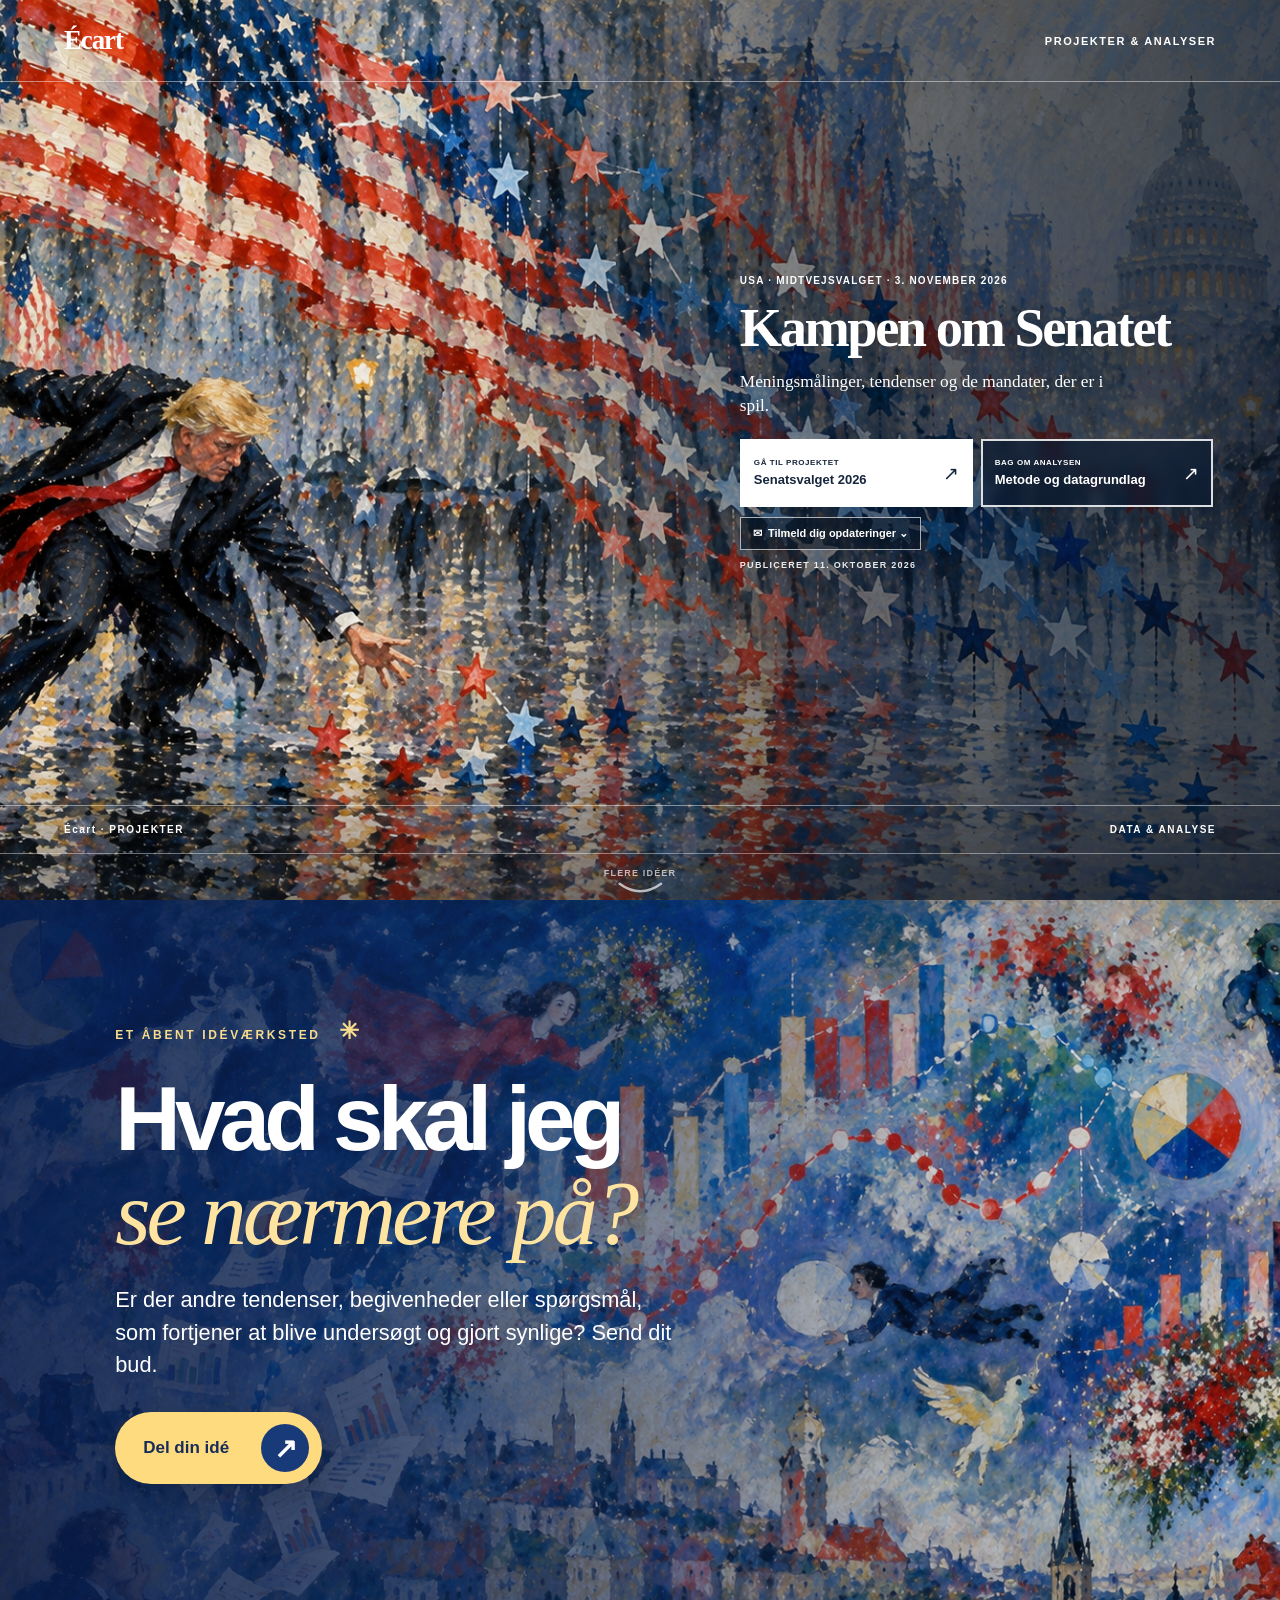
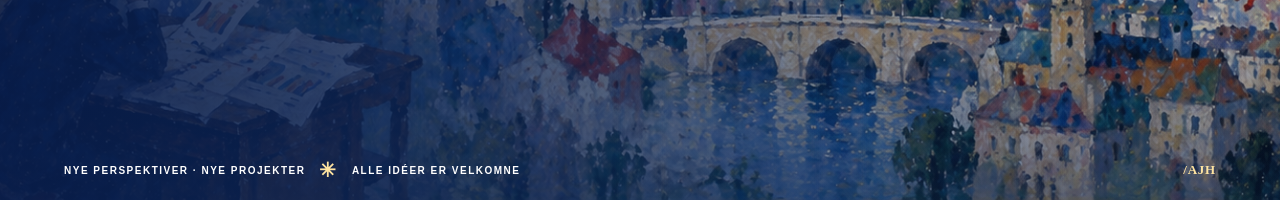
==== index.html @ 28577691 "Restructure repository for GitHub Pages" ====
<!doctype html>
<html lang="da"><head><meta charset="utf-8"><meta name="viewport" content="width=device-width, initial-scale=1"><meta name="description" content="Projekter, analyser og datavisualiseringer."><title>Kontur · Projekter</title><link rel="stylesheet" href="senatsvalg/css/forside.css"><link rel="stylesheet" href="senatsvalg/css/projektforside.css"><link rel="stylesheet" href="senatsvalg/css/creative-campaign.css"></head>
<body data-brand-title-suffix="Projekter"><main class="cover"><img class="cover-image" src="senatsvalg/assets/stjerner-og-tendenser.png" alt="Maleri inspireret af det amerikanske midtvejsvalg"><div class="shade" aria-hidden="true"></div>
<header class="masthead"><a class="brand rotating-brand" href="index.html" aria-label="Projekter og analyser">Kontur</a><span class="site-tag">PROJEKTER &amp; ANALYSER</span></header>
<section class="cover-content" aria-labelledby="cover-title"><p class="eyebrow">USA · MIDTVEJSVALGET · 3. NOVEMBER 2026</p><h1 id="cover-title">Kampen om Senatet</h1><p class="deck">Meningsmålinger, tendenser og de mandater, der er i spil.</p>
<div class="project-actions"><a class="project-button main-button" href="senatsvalg/senatsvalg.html"><span><small>GÅ TIL PROJEKTET</small><strong>Senatsvalget 2026</strong></span><span aria-hidden="true" class="arrow">↗</span></a><a class="project-button method-button" href="senatsvalg/metode.html"><span><small>BAG OM ANALYSEN</small><strong>Metode og datagrundlag</strong></span><span aria-hidden="true" class="arrow">↗</span></a></div>
<div class="subscribe"><button type="button" id="subscribe-toggle" aria-expanded="false" aria-controls="subscribe-panel">✉ &nbsp;Tilmeld dig opdateringer <span aria-hidden="true">⌄</span></button><div id="subscribe-panel" hidden><form id="subscribe-form"><label for="full-name">Fulde navn</label><input id="full-name" name="name" type="text" autocomplete="name" required placeholder="Dit fulde navn"><label for="email">Mail</label><input id="email" name="email" type="email" autocomplete="email" required placeholder="din@email.dk"><button type="submit" class="subscribe-submit">Åbn mail og tilmeld</button><p class="subscribe-note">Du kan altid afmelde dig på <a href="mailto:askharslof@icloud.com?subject=Afmelding%20fra%20opdateringer">mailen her</a>.</p><p id="subscribe-message" class="subscribe-message" role="status" aria-live="polite"></p></form></div></div>
<p class="publication-date">PUBLICERET 11. OKTOBER 2026</p></section><footer class="cover-footer"><span><span id="footer-brand">Kontur</span> · PROJEKTER</span><span>DATA &amp; ANALYSE</span></footer><a class="scroll-cue" href="#ideer" aria-label="Rul ned til næste projekt"><span>FLERE IDÉER</span><svg class="scroll-cue-arrow" viewBox="0 0 52 18" aria-hidden="true" focusable="false"><path d="M4 4 Q26 20 48 4" fill="none" stroke="currentColor" stroke-width="2.5" stroke-linecap="round"/></svg></a></main>
<section id="ideer" class="idea-section" aria-labelledby="idea-title"><img class="idea-art" src="senatsvalg/assets/droemmen-om-data-over-byen.png" alt="Farverigt drømmende maleri med en by, flyvende figurer, blomster og grafer"><div class="idea-wash" aria-hidden="true"></div><div class="idea-inner"><div class="idea-kicker">ET ÅBENT IDÉVÆRKSTED <span aria-hidden="true">✳</span></div><h2 id="idea-title">Hvad skal jeg <em>se nærmere på?</em></h2><p>Er der andre tendenser, begivenheder eller spørgsmål, som fortjener at blive undersøgt og gjort synlige? Send dit bud.</p><button type="button" id="idea-toggle" class="idea-cta" aria-expanded="false" aria-controls="idea-panel"><span>Del din idé</span><span class="idea-cta-arrow" aria-hidden="true">↗</span></button><div id="idea-panel" class="idea-panel" hidden><form id="idea-form"><label for="idea-name">Dit navn <span>(valgfrit)</span></label><input id="idea-name" name="name" autocomplete="name" placeholder="Hvad hedder du?"><label for="idea-email">Din mail <span>(valgfrit)</span></label><input id="idea-email" name="email" type="email" autocomplete="email" placeholder="din@email.dk"><label for="idea-text">Hvad skal jeg undersøge?</label><textarea id="idea-text" name="idea" rows="4" required placeholder="Fortæl om din idé…"></textarea><button type="submit" class="idea-send">Åbn mail med mit forslag <span aria-hidden="true">↗</span></button><p class="idea-hint">Din mailapp åbnes med forslaget udfyldt. Du sender selv mailen.</p><p id="idea-status" role="status" aria-live="polite"></p></form></div></div><div class="idea-foot">NYE PERSPEKTIVER · NYE PROJEKTER <span>✳</span> ALLE IDÉER ER VELKOMNE <span class="idea-signature">/AJH</span></div></section>
<script>const toggle=document.getElementById('subscribe-toggle');const panel=document.getElementById('subscribe-panel');toggle.addEventListener('click',()=>{const open=panel.hidden;panel.hidden=!open;toggle.setAttribute('aria-expanded',String(open));if(open)document.getElementById('full-name').focus({preventScroll:true})});document.getElementById('subscribe-form').addEventListener('submit',event=>{event.preventDefault();const name=document.getElementById('full-name').value.trim();const email=document.getElementById('email').value.trim();if(!name||!email)return;const subject=encodeURIComponent('Tilmelding: Seneste nyt');const body=encodeURIComponent('Jeg vil gerne tilmeldes opdateringer om Senatsvalget 2026.\n\nFulde navn: '+name+'\nMail: '+email+'\n\nNu mangler du bare at trykke send');document.getElementById('subscribe-message').textContent='Dit mailprogram åbnes. Send mailen for at gennemføre tilmeldingen.';window.location.href='mailto:askharslof@icloud.com?subject='+subject+'&body='+body;});</script>
<script src="senatsvalg/js/idea-campaign.js" defer></script><script src="senatsvalg/js/rotating-brand.js" defer></script></body></html>
---- senatsvalg/css/forside.css ----
*{box-sizing:border-box}html,body{margin:0;min-height:100%;font-family:Georgia,"Times New Roman",serif}body{background:#121d2a;color:#fff}.cover{min-height:100svh;position:relative;display:flex;flex-direction:column;isolation:isolate;overflow:hidden}.cover-image{position:absolute;inset:0;width:100%;height:100%;object-fit:cover;object-position:center;z-index:-3}.shade{position:absolute;inset:0;background:linear-gradient(90deg,rgba(4,13,25,.82) 0%,rgba(4,13,25,.54) 32%,rgba(4,13,25,.12) 68%,rgba(4,13,25,.03) 100%),linear-gradient(0deg,rgba(4,13,25,.64),transparent 23%);z-index:-2}.masthead{display:flex;align-items:center;justify-content:space-between;padding:25px clamp(22px,5vw,80px);border-bottom:1px solid rgba(255,255,255,.45);gap:16px}.masthead a{color:#fff;text-decoration:none}.brand{font-family:Georgia,serif;font-size:clamp(18px,2.1vw,27px);font-weight:bold;letter-spacing:-.04em}.brand span{font-weight:normal}.nav-method{font-family:Arial,sans-serif;font-size:12px;font-weight:bold;letter-spacing:.03em}.cover-content{width:min(770px,90vw);padding:clamp(80px,13vh,180px) 0 80px;margin-left:clamp(22px,8vw,145px);flex:1;display:flex;flex-direction:column;align-items:flex-start;justify-content:center}.eyebrow{font:700 12px Arial,sans-serif;letter-spacing:.18em;margin:0 0 25px}.cover h1{font-size:clamp(66px,10vw,148px);letter-spacing:-.065em;line-height:.94;margin:0;text-wrap:balance;text-shadow:0 3px 26px rgba(0,0,0,.25)}.deck{font-size:clamp(18px,2vw,26px);line-height:1.4;max-width:540px;margin:32px 0 36px;text-shadow:0 2px 15px rgba(0,0,0,.45)}.actions{display:flex;flex-wrap:wrap;align-items:center;gap:12px}.actions a{font:700 13px Arial,sans-serif;letter-spacing:.01em;text-decoration:none;padding:18px 22px;display:inline-flex;gap:20px;align-items:center;justify-content:space-between;transition:background .2s,color .2s}.primary{background:#fff;color:#161616;border:1px solid #fff}.primary:hover{background:#e9e9e9}.secondary{color:#fff;border:1px solid rgba(255,255,255,.8);background:rgba(0,0,0,.15)}.secondary:hover{background:rgba(255,255,255,.15)}.cover-footer{display:flex;justify-content:space-between;gap:12px;padding:18px clamp(22px,5vw,80px);font:700 10px Arial,sans-serif;letter-spacing:.15em;border-top:1px solid rgba(255,255,255,.45)}@media(max-width:650px){.cover-image{object-position:42% center}.shade{background:linear-gradient(90deg,rgba(4,13,25,.83),rgba(4,13,25,.27)),linear-gradient(0deg,rgba(4,13,25,.5),transparent 25%)}.cover-content{margin-left:22px;padding-top:70px}.cover h1{font-size:clamp(62px,16vw,94px)}.actions{align-items:stretch;flex-direction:column}.nav-method{font-size:11px}.cover-footer span:last-child{display:none}}@media(prefers-reduced-motion:reduce){.actions a{transition:none}}
/* Klarere billede og mere diskret projektoverskrift */
.shade{background:linear-gradient(90deg,rgba(4,13,25,.56) 0%,rgba(4,13,25,.26) 35%,rgba(4,13,25,.03) 73%),linear-gradient(0deg,rgba(4,13,25,.34),transparent 18%)}
.cover-content{width:min(630px,88vw)}
.cover h1{font-size:clamp(39px,6vw,82px);line-height:1.07;letter-spacing:-.045em}
.cover h1 a{color:inherit;text-decoration:none;display:inline-block;border-bottom:2px solid rgba(255,255,255,.65);padding-bottom:7px;transition:border-color .2s,transform .2s}
.cover h1 a:hover,.cover h1 a:focus-visible{border-color:white;transform:translateY(-2px)}
.deck{margin:22px 0 12px;max-width:460px}
.publication-date{font:700 11px Arial,sans-serif;letter-spacing:.14em;margin:14px 0 0;color:rgba(255,255,255,.9)}
@media(max-width:650px){.shade{background:linear-gradient(90deg,rgba(4,13,25,.57),rgba(4,13,25,.12)),linear-gradient(0deg,rgba(4,13,25,.36),transparent 20%)}.cover h1{font-size:clamp(39px,9vw,65px)}}
---- senatsvalg/css/projektforside.css ----
/* Projektforside: tydelige indgange og kompakt tilmeldingsformular */
.site-tag{font:700 11px Arial,sans-serif;letter-spacing:.14em;color:#fff}.cover-content{width:min(760px,calc(100% - 44px));padding-top:75px;padding-bottom:65px}.cover h1{font-size:clamp(42px,6.4vw,86px);max-width:680px}.project-actions{display:grid;grid-template-columns:repeat(2,minmax(0,1fr));gap:12px;width:min(690px,100%);margin:22px 0 18px}.project-button{min-height:108px;padding:21px 20px;display:flex;align-items:center;justify-content:space-between;gap:12px;text-decoration:none;font-family:Arial,sans-serif;box-shadow:0 8px 30px rgba(0,0,0,.15);transition:transform .2s,background .2s,border-color .2s}.project-button:hover,.project-button:focus-visible{transform:translateY(-3px)}.project-button small{display:block;font-size:10px;letter-spacing:.14em;margin-bottom:9px;font-weight:700}.project-button strong{font-size:17px;line-height:1.2;display:block}.project-button .arrow{font-size:26px;flex-shrink:0}.main-button{background:#fff;color:#16263d;border:2px solid #fff}.main-button:hover{background:#e7f1ff}.method-button{background:rgba(12,28,50,.7);color:#fff;border:2px solid rgba(255,255,255,.85);backdrop-filter:blur(5px)}.method-button:hover{background:rgba(255,255,255,.15)}.subscribe{font-family:Arial,sans-serif;width:min(380px,100%)}#subscribe-toggle{color:#fff;background:rgba(9,20,35,.65);border:1px solid rgba(255,255,255,.65);padding:11px 15px;font:700 12px Arial,sans-serif;cursor:pointer}#subscribe-toggle:hover{background:rgba(255,255,255,.18)}#subscribe-panel{padding:17px;margin-top:8px;background:rgba(9,20,35,.94);border:1px solid rgba(255,255,255,.4)}#subscribe-panel[hidden]{display:none}#subscribe-form{display:grid;gap:7px}#subscribe-form label{font-size:12px;font-weight:700}#subscribe-form input{width:100%;border:1px solid #b6c4d3;background:#fff;color:#13243b;border-radius:2px;padding:11px;font:14px Arial,sans-serif;margin-bottom:7px}.subscribe-submit{background:#fff;color:#13243b;border:0;padding:11px;font:700 13px Arial,sans-serif;cursor:pointer}.subscribe-message{font:12px/1.5 Arial,sans-serif;margin:4px 0 0}.subscribe-message:empty{display:none}@media(max-width:620px){.project-actions{grid-template-columns:1fr}.project-button{min-height:84px}.cover-content{padding-top:45px}.cover h1{font-size:clamp(39px,10vw,65px)}}@media(prefers-reduced-motion:reduce){.project-button{transition:none}}
.subscribe-note{font:11px/1.5 Georgia,serif;color:rgba(255,255,255,.82);margin:2px 0 0}.subscribe-note a{color:#fff;text-underline-offset:3px}.subscribe-note a:hover{text-decoration-thickness:2px}

/* Roterende publikationstitel: fast plads uden layout-hop */
.rotating-brand{display:inline-block;min-width:8.5ch;white-space:nowrap;font-variant-ligatures:common-ligatures}

/* 18. oktober: lad billedets figur i venstre side være synlig. */
@media (min-width: 761px) {
  .cover .shade {background:linear-gradient(270deg,rgba(5,16,33,.75) 0%,rgba(5,16,33,.56) 34%,rgba(5,16,33,.05) 63%,transparent 78%),linear-gradient(0deg,rgba(4,13,25,.38),transparent 17%)}
  .cover-content {width:min(490px,37vw);margin-left:auto;margin-right:clamp(30px,5.2vw,92px);padding:30px 0 72px;justify-content:center;align-items:flex-start}
  .cover h1 {font-size:clamp(39px,4.25vw,68px);max-width:100%}
  .cover .eyebrow {font-size:10px;margin-bottom:13px;letter-spacing:.12em}
  .cover .deck {font-size:clamp(15px,1.35vw,19px);margin:13px 0 9px;max-width:390px}
  .project-actions {width:100%;gap:8px;margin:12px 0 10px}
  .project-button {min-height:68px;padding:11px 12px;gap:7px;box-shadow:none}
  .project-button small {font-size:8px;margin-bottom:5px;letter-spacing:.07em}
  .project-button strong {font-size:13px}
  .project-button .arrow {font-size:19px}
  .publication-date {font-size:9px;margin-top:10px}
}
/* Formularen åbner oven over knappen uden at ændre forsidens højde. */
.cover .subscribe {position:relative;width:min(345px,100%);z-index:5}
.cover #subscribe-toggle {padding:9px 12px;font-size:11px;background:rgba(9,20,35,.56)}
.cover #subscribe-panel {position:absolute;bottom:calc(100% + 10px);left:0;width:min(345px,calc(100vw - 44px));margin:0;max-height:min(390px,68svh);overflow-y:auto;box-shadow:0 16px 45px rgba(0,0,0,.38);z-index:10}
@media (max-width:760px) {
  .cover .shade {background:linear-gradient(0deg,rgba(4,13,25,.88) 0%,rgba(4,13,25,.7) 43%,rgba(4,13,25,.02) 83%)}
  .cover-image {object-position:30% center}
  .cover-content {width:calc(100% - 44px);margin:0 22px;padding:0 0 82px;justify-content:flex-end;align-items:flex-start}
  .cover h1 {font-size:clamp(35px,8vw,55px)}
  .cover .eyebrow {font-size:9px;margin:0 0 9px}
  .cover .deck {font-size:15px;margin:11px 0 8px}
  .project-actions {grid-template-columns:repeat(2,minmax(0,1fr));gap:7px;margin:10px 0}
  .project-button {min-height:67px;padding:9px;box-shadow:none}
  .project-button small {font-size:8px;margin-bottom:4px;letter-spacing:.04em}
  .project-button strong {font-size:12px}
  .project-button .arrow {font-size:16px}
  .cover #subscribe-panel {bottom:calc(100% + 8px);max-height:min(340px,55svh)}
  .publication-date {font-size:9px;margin-top:8px}
}
@media (max-width:400px) {
  .project-button strong {font-size:11px}
  .cover h1 {font-size:34px}
}
---- senatsvalg/css/creative-campaign.css ----
/* Anden kampagne: drømmende, organisk og bevidst anderledes end valganalysen. */
html{scroll-behavior:smooth} .cover{min-height:100svh}.scroll-cue{position:absolute;bottom:64px;right:clamp(20px,5vw,75px);display:flex;flex-direction:column;align-items:center;gap:4px;text-decoration:none;color:#fff;font:700 10px Arial,sans-serif;letter-spacing:.16em;z-index:3;opacity:.85;transition:opacity .2s,transform .2s}.scroll-cue:hover{opacity:1;transform:translateY(4px)}.scroll-cue-arrows{font:300 68px/.39 Arial,sans-serif;display:flex;flex-direction:column;align-items:center;height:66px;transform:scaleX(2.1)}.scroll-cue-arrows span{display:block;opacity:.6}.idea-section{min-height:100svh;position:relative;isolation:isolate;overflow:hidden;display:flex;flex-direction:column;justify-content:space-between;background:#173765;color:#fff;font-family:'Trebuchet MS',Arial,sans-serif}.idea-art{position:absolute;inset:0;width:100%;height:100%;object-fit:cover;object-position:center;z-index:-3}.idea-wash{position:absolute;inset:0;z-index:-2;background:linear-gradient(90deg,rgba(8,29,76,.88) 0%,rgba(11,38,89,.75) 31%,rgba(16,46,98,.22) 72%,rgba(10,34,75,.08) 100%),linear-gradient(0deg,rgba(11,35,75,.45),transparent 30%)}.idea-inner{padding:clamp(95px,13vh,160px) clamp(24px,9vw,145px) 85px;max-width:850px}.idea-kicker{font-size:12px;font-weight:800;letter-spacing:.22em;margin-bottom:27px;color:#f7dd8c}.idea-kicker span{font-size:24px;margin-left:12px}.idea-section h2{font-family:'Trebuchet MS',Arial,sans-serif;font-size:clamp(47px,7.1vw,102px);line-height:1.03;letter-spacing:-.065em;font-weight:800;margin:0 0 24px;text-wrap:balance}.idea-section h2 em{font-family:Georgia,serif;font-weight:400;letter-spacing:-.045em;color:#ffe4a1}.idea-inner>p{font-size:clamp(17px,1.7vw,23px);line-height:1.5;max-width:570px;margin:0 0 30px}.idea-cta,.idea-send{cursor:pointer;border:0;border-radius:100px;background:#ffdb80;color:#172d58;font:800 17px 'Trebuchet MS',Arial,sans-serif;display:inline-flex;align-items:center;gap:32px;justify-content:space-between;padding:12px 13px 12px 28px;box-shadow:0 12px 30px rgba(0,0,0,.18);transition:transform .2s,background .2s}.idea-cta:hover,.idea-send:hover{transform:translateY(-3px);background:#fff0c4}.idea-cta-arrow{width:48px;height:48px;display:grid;place-items:center;border-radius:50%;background:#183a79;color:#fff;font-size:28px}.idea-panel{margin-top:20px;max-width:500px;border-radius:30px;background:rgba(247,247,240,.97);color:#1a345a;padding:25px;box-shadow:0 18px 45px rgba(0,0,0,.25)}.idea-panel[hidden]{display:none}.idea-panel form{display:grid;gap:9px}.idea-panel label{font-size:13px;font-weight:800}.idea-panel label span{font-weight:400;opacity:.7}.idea-panel input,.idea-panel textarea{font:15px 'Trebuchet MS',Arial,sans-serif;padding:13px 15px;border:1px solid #bdc7d1;border-radius:16px;background:#fff;color:#1a345a;width:100%;margin-bottom:6px}.idea-panel textarea{resize:vertical}.idea-send{font-size:14px;margin-top:5px;padding:15px 20px}.idea-hint,#idea-status{font-size:12px;line-height:1.5;margin:3px 0 0}.idea-foot{padding:18px clamp(24px,5vw,80px);font-size:10px;font-weight:800;letter-spacing:.15em;display:flex;align-items:center;gap:14px;flex-wrap:wrap}.idea-foot span{font-size:20px;color:#ffe4a1}@media(max-width:700px){.scroll-cue{right:24px;bottom:65px}.scroll-cue-arrows{font-size:55px}.idea-wash{background:linear-gradient(90deg,rgba(9,31,74,.87),rgba(10,39,87,.43)),linear-gradient(0deg,rgba(10,31,74,.4),transparent 40%)}.idea-inner{padding:95px 25px 70px}.idea-section h2{font-size:clamp(43px,12vw,68px)}.idea-inner>p{font-size:17px}.idea-panel{padding:20px}}@media(prefers-reduced-motion:reduce){html{scroll-behavior:auto}.scroll-cue,.idea-cta,.idea-send{transition:none}}

/* Diskret, bred og afrundet scrollpil under forsidens nederste linje. */
.cover{padding-bottom:46px}
.cover-footer{border-bottom:1px solid rgba(255,255,255,.40)}
.scroll-cue{left:50%;right:auto;bottom:3px;transform:translateX(-50%);gap:2px;opacity:.67;font-size:9px;letter-spacing:.13em;white-space:nowrap}
.scroll-cue:hover,.scroll-cue:focus-visible{opacity:.98;transform:translate(-50%,2px)}
.scroll-cue-arrow{display:block;width:49px;height:17px;overflow:visible}
.idea-foot .idea-signature{margin-left:auto;font:700 13px Georgia,serif;letter-spacing:.06em;color:#ffe4a1;white-space:nowrap}
@media(max-width:700px){.scroll-cue{left:50%;right:auto;bottom:3px}.scroll-cue-arrow{width:46px;height:16px}}
@media(prefers-reduced-motion:reduce){.scroll-cue:hover,.scroll-cue:focus-visible{transform:translateX(-50%)}}
/* Bevar den roterende afsender i forsidens bundlinje på mobil. */
@media(max-width:650px){.cover-footer>span:last-child{display:none}.cover-footer #footer-brand{display:inline}}
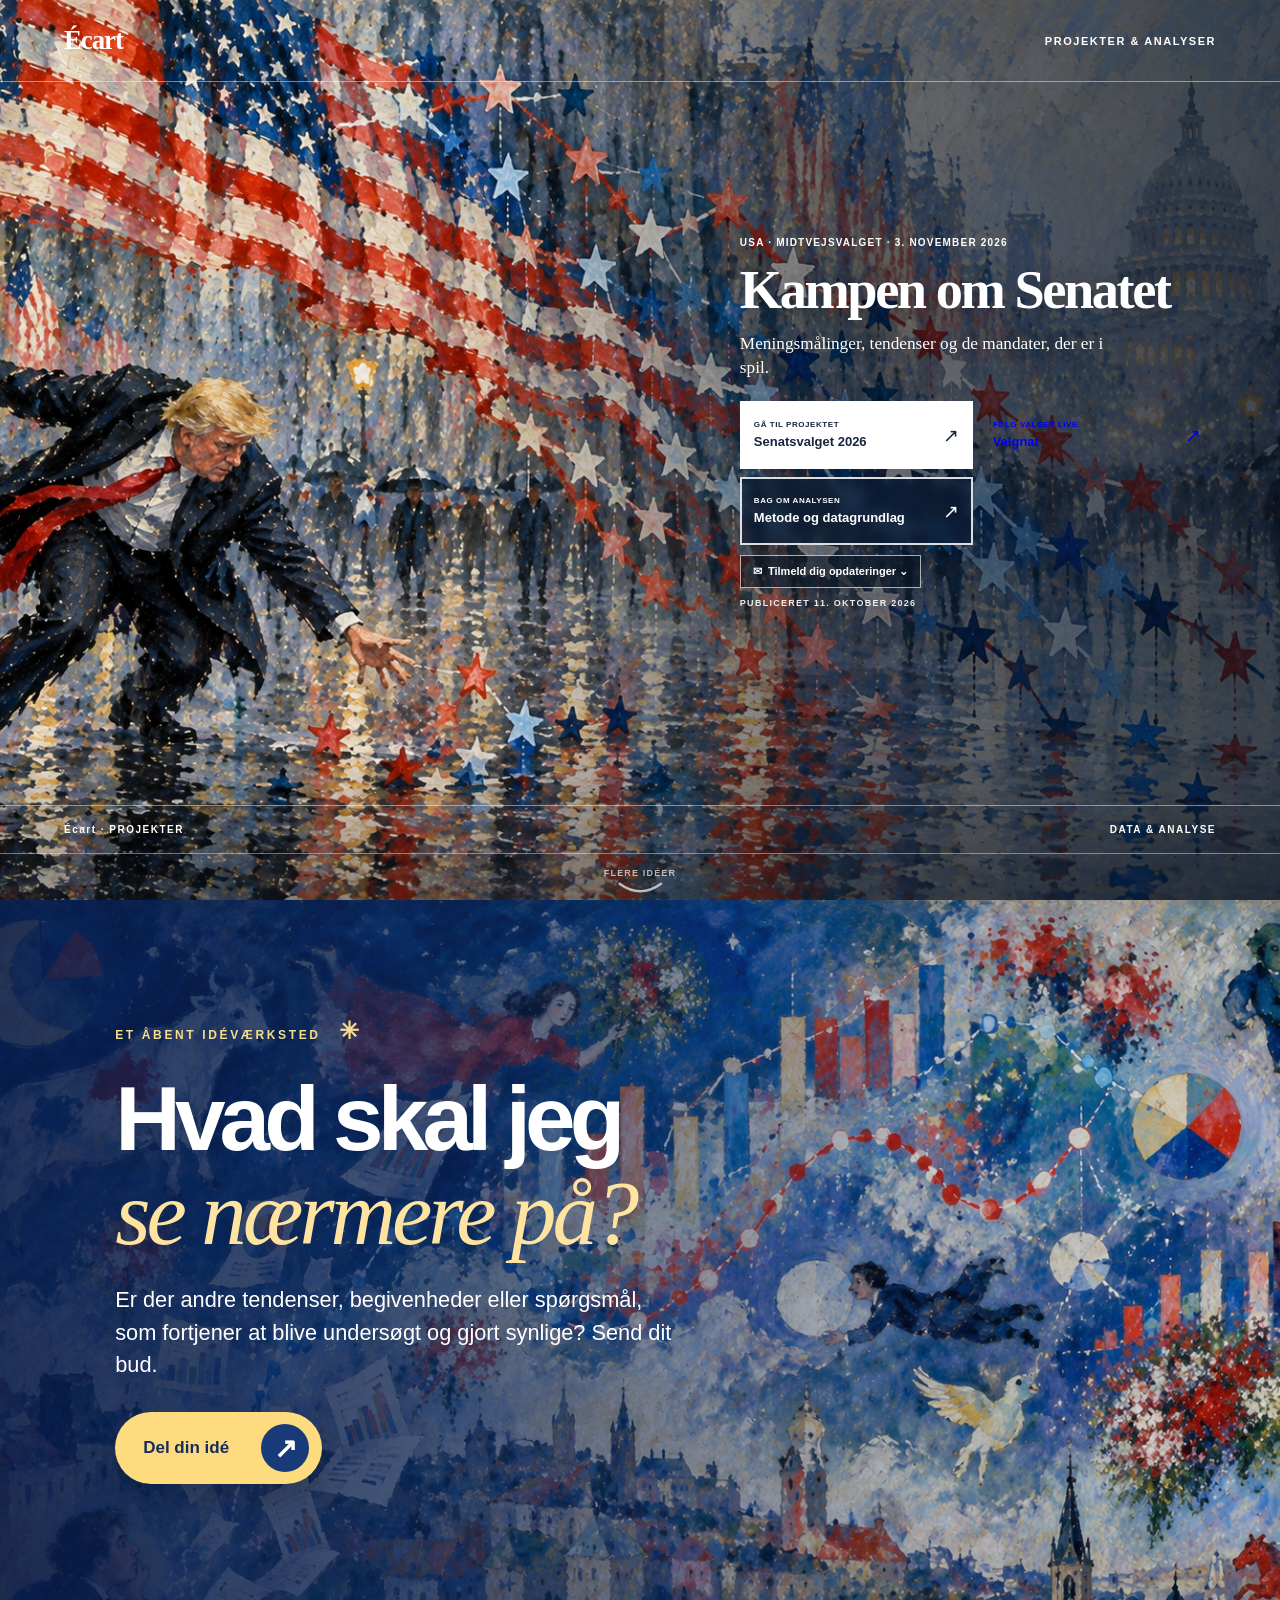
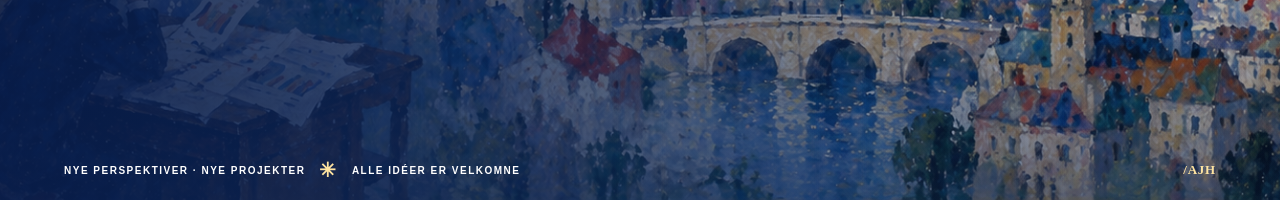
==== commit c36f6f78: "Add prominent glowing red Valgnat button beside Senate project on homepage" ====
--- a/index.html
+++ b/index.html
@@ -3,7 +3,7 @@
 <body data-brand-title-suffix="Projekter"><main class="cover"><img class="cover-image" src="senatsvalg/assets/stjerner-og-tendenser.png" alt="Maleri inspireret af det amerikanske midtvejsvalg"><div class="shade" aria-hidden="true"></div>
 <header class="masthead"><a class="brand rotating-brand" href="index.html" aria-label="Projekter og analyser">Kontur</a><span class="site-tag">PROJEKTER &amp; ANALYSER</span></header>
 <section class="cover-content" aria-labelledby="cover-title"><p class="eyebrow">USA · MIDTVEJSVALGET · 3. NOVEMBER 2026</p><h1 id="cover-title">Kampen om Senatet</h1><p class="deck">Meningsmålinger, tendenser og de mandater, der er i spil.</p>
-<div class="project-actions"><a class="project-button main-button" href="senatsvalg/senatsvalg.html"><span><small>GÅ TIL PROJEKTET</small><strong>Senatsvalget 2026</strong></span><span aria-hidden="true" class="arrow">↗</span></a><a class="project-button method-button" href="senatsvalg/metode.html"><span><small>BAG OM ANALYSEN</small><strong>Metode og datagrundlag</strong></span><span aria-hidden="true" class="arrow">↗</span></a></div>
+<div class="project-actions"><a class="project-button main-button" href="senatsvalg/senatsvalg.html"><span><small>GÅ TIL PROJEKTET</small><strong>Senatsvalget 2026</strong></span><span aria-hidden="true" class="arrow">↗</span></a><a class="project-button election-night-button" href="senatsvalg/valgnat.html"><span><small>FØLG VALGET LIVE</small><strong>Valgnat</strong></span><span aria-hidden="true" class="arrow">↗</span></a><a class="project-button method-button" href="senatsvalg/metode.html"><span><small>BAG OM ANALYSEN</small><strong>Metode og datagrundlag</strong></span><span aria-hidden="true" class="arrow">↗</span></a></div>
 <div class="subscribe"><button type="button" id="subscribe-toggle" aria-expanded="false" aria-controls="subscribe-panel">✉ &nbsp;Tilmeld dig opdateringer <span aria-hidden="true">⌄</span></button><div id="subscribe-panel" hidden><form id="subscribe-form"><label for="full-name">Fulde navn</label><input id="full-name" name="name" type="text" autocomplete="name" required placeholder="Dit fulde navn"><label for="email">Mail</label><input id="email" name="email" type="email" autocomplete="email" required placeholder="din@email.dk"><button type="submit" class="subscribe-submit">Åbn mail og tilmeld</button><p class="subscribe-note">Du kan altid afmelde dig på <a href="mailto:askharslof@icloud.com?subject=Afmelding%20fra%20opdateringer">mailen her</a>.</p><p id="subscribe-message" class="subscribe-message" role="status" aria-live="polite"></p></form></div></div>
 <p class="publication-date">PUBLICERET 11. OKTOBER 2026</p></section><footer class="cover-footer"><span><span id="footer-brand">Kontur</span> · PROJEKTER</span><span>DATA &amp; ANALYSE</span></footer><a class="scroll-cue" href="#ideer" aria-label="Rul ned til næste projekt"><span>FLERE IDÉER</span><svg class="scroll-cue-arrow" viewBox="0 0 52 18" aria-hidden="true" focusable="false"><path d="M4 4 Q26 20 48 4" fill="none" stroke="currentColor" stroke-width="2.5" stroke-linecap="round"/></svg></a></main>
 <section id="ideer" class="idea-section" aria-labelledby="idea-title"><img class="idea-art" src="senatsvalg/assets/droemmen-om-data-over-byen.png" alt="Farverigt drømmende maleri med en by, flyvende figurer, blomster og grafer"><div class="idea-wash" aria-hidden="true"></div><div class="idea-inner"><div class="idea-kicker">ET ÅBENT IDÉVÆRKSTED <span aria-hidden="true">✳</span></div><h2 id="idea-title">Hvad skal jeg <em>se nærmere på?</em></h2><p>Er der andre tendenser, begivenheder eller spørgsmål, som fortjener at blive undersøgt og gjort synlige? Send dit bud.</p><button type="button" id="idea-toggle" class="idea-cta" aria-expanded="false" aria-controls="idea-panel"><span>Del din idé</span><span class="idea-cta-arrow" aria-hidden="true">↗</span></button><div id="idea-panel" class="idea-panel" hidden><form id="idea-form"><label for="idea-name">Dit navn <span>(valgfrit)</span></label><input id="idea-name" name="name" autocomplete="name" placeholder="Hvad hedder du?"><label for="idea-email">Din mail <span>(valgfrit)</span></label><input id="idea-email" name="email" type="email" autocomplete="email" placeholder="din@email.dk"><label for="idea-text">Hvad skal jeg undersøge?</label><textarea id="idea-text" name="idea" rows="4" required placeholder="Fortæl om din idé…"></textarea><button type="submit" class="idea-send">Åbn mail med mit forslag <span aria-hidden="true">↗</span></button><p class="idea-hint">Din mailapp åbnes med forslaget udfyldt. Du sender selv mailen.</p><p id="idea-status" role="status" aria-live="polite"></p></form></div></div><div class="idea-foot">NYE PERSPEKTIVER · NYE PROJEKTER <span>✳</span> ALLE IDÉER ER VELKOMNE <span class="idea-signature">/AJH</span></div></section>
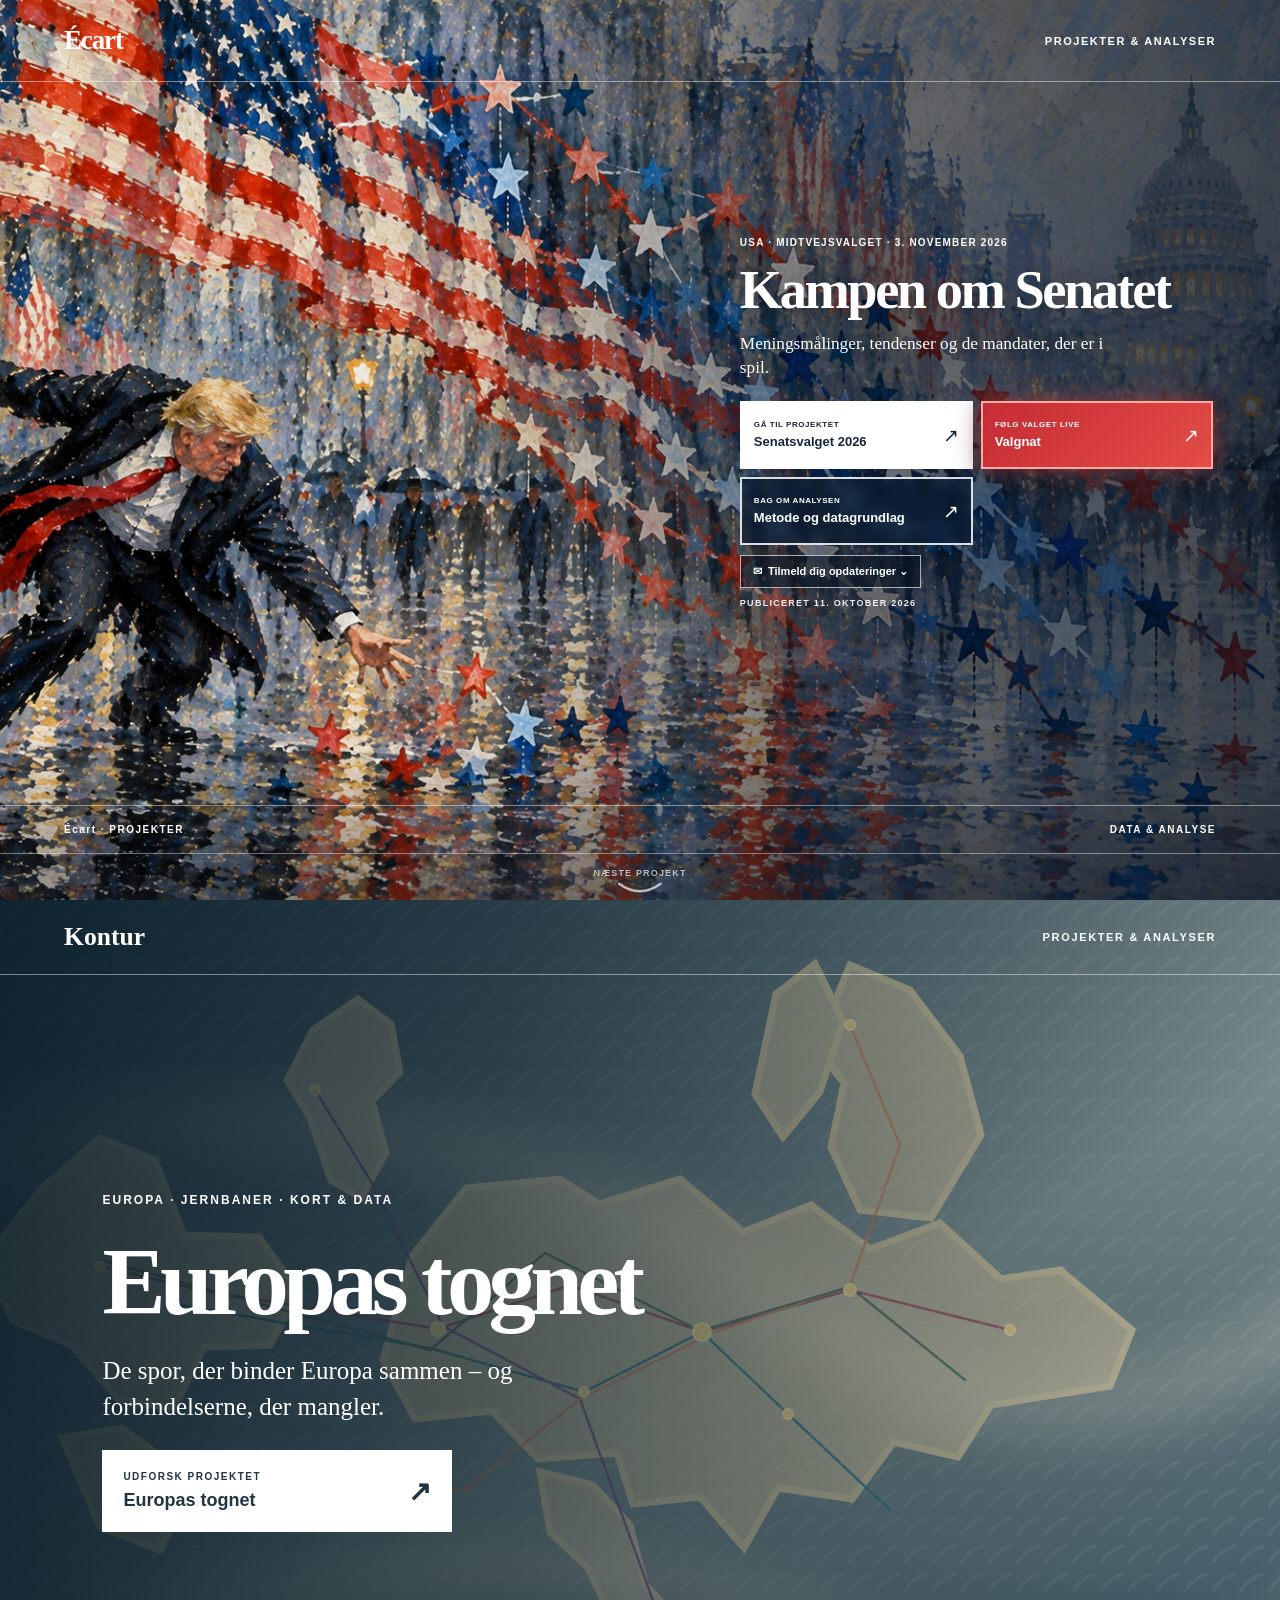
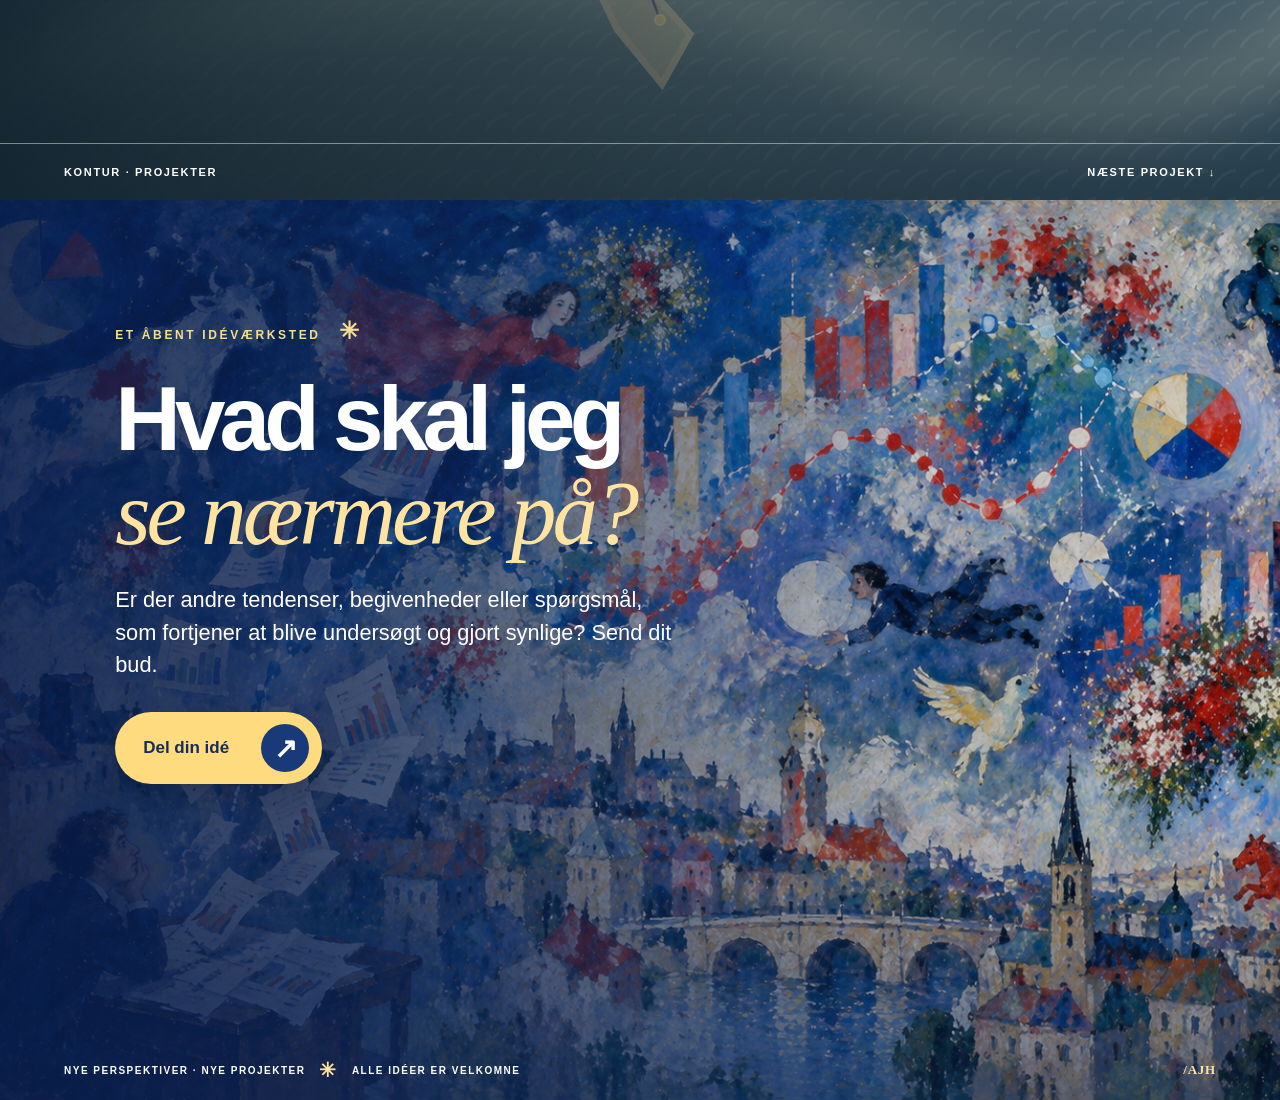
==== commit b85cf006: "Tilføj Europas tognet som tredje helskærmsprojekt på forsiden" ====
--- a/index.html
+++ b/index.html
@@ -1,11 +1,11 @@
 <!doctype html>
-<html lang="da"><head><meta charset="utf-8"><meta name="viewport" content="width=device-width, initial-scale=1"><meta name="description" content="Projekter, analyser og datavisualiseringer."><title>Kontur · Projekter</title><link rel="stylesheet" href="senatsvalg/css/forside.css"><link rel="stylesheet" href="senatsvalg/css/projektforside.css"><link rel="stylesheet" href="senatsvalg/css/creative-campaign.css"></head>
+<html lang="da"><head><meta charset="utf-8"><meta name="viewport" content="width=device-width, initial-scale=1"><meta name="description" content="Projekter, analyser og datavisualiseringer."><title>Kontur · Projekter</title><link rel="stylesheet" href="senatsvalg/css/forside.css"><link rel="stylesheet" href="senatsvalg/css/projektforside.css"><link rel="stylesheet" href="senatsvalg/css/creative-campaign.css"><style>.rail-project{position:relative;min-height:100svh;isolation:isolate;display:flex;flex-direction:column;overflow:hidden;color:#fff;background:#2a4954}.rail-art,.rail-shade{position:absolute;inset:0;width:100%;height:100%;z-index:-2}.rail-art{object-fit:cover}.rail-shade{z-index:-1;background:linear-gradient(90deg,rgba(8,27,39,.86),rgba(8,27,39,.58) 40%,rgba(8,27,39,.07) 100%),linear-gradient(0deg,rgba(8,27,39,.36),transparent 26%)}.rail-mast,.rail-foot{display:flex;justify-content:space-between;align-items:center;gap:16px;padding:22px clamp(22px,5vw,80px);border-bottom:1px solid #ffffff70}.rail-mast a{font-size:clamp(18px,2vw,27px);font-weight:bold;color:white;text-decoration:none}.rail-mast span,.rail-foot{font:700 11px Arial,sans-serif;letter-spacing:.15em}.rail-body{flex:1;display:flex;flex-direction:column;justify-content:center;align-items:flex-start;margin-left:clamp(22px,8vw,145px);max-width:650px;padding:60px 22px 65px 0}.rail-kicker{font:700 12px Arial,sans-serif;letter-spacing:.17em}.rail-body h2{font-size:clamp(54px,7.4vw,115px);line-height:.96;letter-spacing:-.06em;margin:18px 0 0}.rail-body>p:not(.rail-kicker){font-size:clamp(18px,2vw,25px);line-height:1.45;max-width:510px}.rail-cta{display:flex;align-items:center;justify-content:space-between;gap:35px;min-width:min(350px,100%);padding:21px;background:#fff;color:#203441;text-decoration:none;font:700 18px Arial,sans-serif;transition:transform .2s}.rail-cta:hover,.rail-cta:focus-visible{transform:translateY(-3px)}.rail-cta small{display:block;font-size:10px;letter-spacing:.15em;margin-bottom:8px}.rail-cta>span:last-child{font-size:28px}.rail-foot{border-top:1px solid #ffffff70;border-bottom:0}.rail-foot a{color:white;text-decoration:none}@media(max-width:650px){.rail-shade{background:linear-gradient(0deg,rgba(8,27,39,.9),rgba(8,27,39,.36) 85%)}.rail-body{justify-content:flex-end;padding-bottom:85px}.rail-body h2{font-size:clamp(50px,13vw,78px)}.rail-mast span{font-size:9px}}</style></head>
 <body data-brand-title-suffix="Projekter"><main class="cover"><img class="cover-image" src="senatsvalg/assets/stjerner-og-tendenser.png" alt="Maleri inspireret af det amerikanske midtvejsvalg"><div class="shade" aria-hidden="true"></div>
 <header class="masthead"><a class="brand rotating-brand" href="index.html" aria-label="Projekter og analyser">Kontur</a><span class="site-tag">PROJEKTER &amp; ANALYSER</span></header>
 <section class="cover-content" aria-labelledby="cover-title"><p class="eyebrow">USA · MIDTVEJSVALGET · 3. NOVEMBER 2026</p><h1 id="cover-title">Kampen om Senatet</h1><p class="deck">Meningsmålinger, tendenser og de mandater, der er i spil.</p>
 <div class="project-actions"><a class="project-button main-button" href="senatsvalg/senatsvalg.html"><span><small>GÅ TIL PROJEKTET</small><strong>Senatsvalget 2026</strong></span><span aria-hidden="true" class="arrow">↗</span></a><a class="project-button election-night-button" href="senatsvalg/valgnat.html"><span><small>FØLG VALGET LIVE</small><strong>Valgnat</strong></span><span aria-hidden="true" class="arrow">↗</span></a><a class="project-button method-button" href="senatsvalg/metode.html"><span><small>BAG OM ANALYSEN</small><strong>Metode og datagrundlag</strong></span><span aria-hidden="true" class="arrow">↗</span></a></div>
 <div class="subscribe"><button type="button" id="subscribe-toggle" aria-expanded="false" aria-controls="subscribe-panel">✉ &nbsp;Tilmeld dig opdateringer <span aria-hidden="true">⌄</span></button><div id="subscribe-panel" hidden><form id="subscribe-form"><label for="full-name">Fulde navn</label><input id="full-name" name="name" type="text" autocomplete="name" required placeholder="Dit fulde navn"><label for="email">Mail</label><input id="email" name="email" type="email" autocomplete="email" required placeholder="din@email.dk"><button type="submit" class="subscribe-submit">Åbn mail og tilmeld</button><p class="subscribe-note">Du kan altid afmelde dig på <a href="mailto:askharslof@icloud.com?subject=Afmelding%20fra%20opdateringer">mailen her</a>.</p><p id="subscribe-message" class="subscribe-message" role="status" aria-live="polite"></p></form></div></div>
-<p class="publication-date">PUBLICERET 11. OKTOBER 2026</p></section><footer class="cover-footer"><span><span id="footer-brand">Kontur</span> · PROJEKTER</span><span>DATA &amp; ANALYSE</span></footer><a class="scroll-cue" href="#ideer" aria-label="Rul ned til næste projekt"><span>FLERE IDÉER</span><svg class="scroll-cue-arrow" viewBox="0 0 52 18" aria-hidden="true" focusable="false"><path d="M4 4 Q26 20 48 4" fill="none" stroke="currentColor" stroke-width="2.5" stroke-linecap="round"/></svg></a></main>
-<section id="ideer" class="idea-section" aria-labelledby="idea-title"><img class="idea-art" src="senatsvalg/assets/droemmen-om-data-over-byen.png" alt="Farverigt drømmende maleri med en by, flyvende figurer, blomster og grafer"><div class="idea-wash" aria-hidden="true"></div><div class="idea-inner"><div class="idea-kicker">ET ÅBENT IDÉVÆRKSTED <span aria-hidden="true">✳</span></div><h2 id="idea-title">Hvad skal jeg <em>se nærmere på?</em></h2><p>Er der andre tendenser, begivenheder eller spørgsmål, som fortjener at blive undersøgt og gjort synlige? Send dit bud.</p><button type="button" id="idea-toggle" class="idea-cta" aria-expanded="false" aria-controls="idea-panel"><span>Del din idé</span><span class="idea-cta-arrow" aria-hidden="true">↗</span></button><div id="idea-panel" class="idea-panel" hidden><form id="idea-form"><label for="idea-name">Dit navn <span>(valgfrit)</span></label><input id="idea-name" name="name" autocomplete="name" placeholder="Hvad hedder du?"><label for="idea-email">Din mail <span>(valgfrit)</span></label><input id="idea-email" name="email" type="email" autocomplete="email" placeholder="din@email.dk"><label for="idea-text">Hvad skal jeg undersøge?</label><textarea id="idea-text" name="idea" rows="4" required placeholder="Fortæl om din idé…"></textarea><button type="submit" class="idea-send">Åbn mail med mit forslag <span aria-hidden="true">↗</span></button><p class="idea-hint">Din mailapp åbnes med forslaget udfyldt. Du sender selv mailen.</p><p id="idea-status" role="status" aria-live="polite"></p></form></div></div><div class="idea-foot">NYE PERSPEKTIVER · NYE PROJEKTER <span>✳</span> ALLE IDÉER ER VELKOMNE <span class="idea-signature">/AJH</span></div></section>
+<p class="publication-date">PUBLICERET 11. OKTOBER 2026</p></section><footer class="cover-footer"><span><span id="footer-brand">Kontur</span> · PROJEKTER</span><span>DATA &amp; ANALYSE</span></footer><a class="scroll-cue" href="#tognet" aria-label="Rul ned til Europas tognet"><span>NÆSTE PROJEKT</span><svg class="scroll-cue-arrow" viewBox="0 0 52 18" aria-hidden="true" focusable="false"><path d="M4 4 Q26 20 48 4" fill="none" stroke="currentColor" stroke-width="2.5" stroke-linecap="round"/></svg></a></main>
+<section id="tognet" class="rail-project" aria-labelledby="rail-title"><img class="rail-art" src="tognet/assets/europas-tognet.svg" alt="Kunstnerisk kort over Europa med jernbaneforbindelser i dæmpede farver"><div class="rail-shade"></div><header class="rail-mast"><a href="index.html">Kontur</a><span>PROJEKTER &amp; ANALYSER</span></header><div class="rail-body"><p class="rail-kicker">EUROPA · JERNBANER · KORT &amp; DATA</p><h2 id="rail-title">Europas tognet</h2><p>De spor, der binder Europa sammen – og forbindelserne, der mangler.</p><a class="rail-cta" href="tognet/index.html"><span><small>UDFORSK PROJEKTET</small><strong>Europas tognet</strong></span><span aria-hidden="true">↗</span></a></div><footer class="rail-foot"><span>KONTUR · PROJEKTER</span><a href="#ideer">NÆSTE PROJEKT ↓</a></footer></section><section id="ideer" class="idea-section" aria-labelledby="idea-title"><img class="idea-art" src="senatsvalg/assets/droemmen-om-data-over-byen.png" alt="Farverigt drømmende maleri med en by, flyvende figurer, blomster og grafer"><div class="idea-wash" aria-hidden="true"></div><div class="idea-inner"><div class="idea-kicker">ET ÅBENT IDÉVÆRKSTED <span aria-hidden="true">✳</span></div><h2 id="idea-title">Hvad skal jeg <em>se nærmere på?</em></h2><p>Er der andre tendenser, begivenheder eller spørgsmål, som fortjener at blive undersøgt og gjort synlige? Send dit bud.</p><button type="button" id="idea-toggle" class="idea-cta" aria-expanded="false" aria-controls="idea-panel"><span>Del din idé</span><span class="idea-cta-arrow" aria-hidden="true">↗</span></button><div id="idea-panel" class="idea-panel" hidden><form id="idea-form"><label for="idea-name">Dit navn <span>(valgfrit)</span></label><input id="idea-name" name="name" autocomplete="name" placeholder="Hvad hedder du?"><label for="idea-email">Din mail <span>(valgfrit)</span></label><input id="idea-email" name="email" type="email" autocomplete="email" placeholder="din@email.dk"><label for="idea-text">Hvad skal jeg undersøge?</label><textarea id="idea-text" name="idea" rows="4" required placeholder="Fortæl om din idé…"></textarea><button type="submit" class="idea-send">Åbn mail med mit forslag <span aria-hidden="true">↗</span></button><p class="idea-hint">Din mailapp åbnes med forslaget udfyldt. Du sender selv mailen.</p><p id="idea-status" role="status" aria-live="polite"></p></form></div></div><div class="idea-foot">NYE PERSPEKTIVER · NYE PROJEKTER <span>✳</span> ALLE IDÉER ER VELKOMNE <span class="idea-signature">/AJH</span></div></section>
 <script>const toggle=document.getElementById('subscribe-toggle');const panel=document.getElementById('subscribe-panel');toggle.addEventListener('click',()=>{const open=panel.hidden;panel.hidden=!open;toggle.setAttribute('aria-expanded',String(open));if(open)document.getElementById('full-name').focus({preventScroll:true})});document.getElementById('subscribe-form').addEventListener('submit',event=>{event.preventDefault();const name=document.getElementById('full-name').value.trim();const email=document.getElementById('email').value.trim();if(!name||!email)return;const subject=encodeURIComponent('Tilmelding: Seneste nyt');const body=encodeURIComponent('Jeg vil gerne tilmeldes opdateringer om Senatsvalget 2026.\n\nFulde navn: '+name+'\nMail: '+email+'\n\nNu mangler du bare at trykke send');document.getElementById('subscribe-message').textContent='Dit mailprogram åbnes. Send mailen for at gennemføre tilmeldingen.';window.location.href='mailto:askharslof@icloud.com?subject='+subject+'&body='+body;});</script>
 <script src="senatsvalg/js/idea-campaign.js" defer></script><script src="senatsvalg/js/rotating-brand.js" defer></script></body></html>
--- a/senatsvalg/css/projektforside.css
+++ b/senatsvalg/css/projektforside.css
@@ -42,3 +42,9 @@
   .project-button strong {font-size:11px}
   .cover h1 {font-size:34px}
 }
+
+/* Election-night call to action on project cover. */
+.election-night-button{background:linear-gradient(135deg,#c52c35,#e34d45);border:2px solid #ffaaa0;color:#fff;box-shadow:0 0 20px rgba(234,65,65,.52),0 8px 28px rgba(0,0,0,.32);animation:electionNightGlow 2.6s ease-in-out infinite alternate}
+.election-night-button:hover,.election-night-button:focus-visible{background:linear-gradient(135deg,#d9303a,#f05c51);box-shadow:0 0 32px rgba(255,86,76,.75)}
+@keyframes electionNightGlow{from{box-shadow:0 0 12px rgba(234,65,65,.3),0 8px 28px rgba(0,0,0,.32)}to{box-shadow:0 0 27px rgba(234,65,65,.72),0 8px 28px rgba(0,0,0,.32)}}
+@media(prefers-reduced-motion:reduce){.election-night-button{animation:none}}
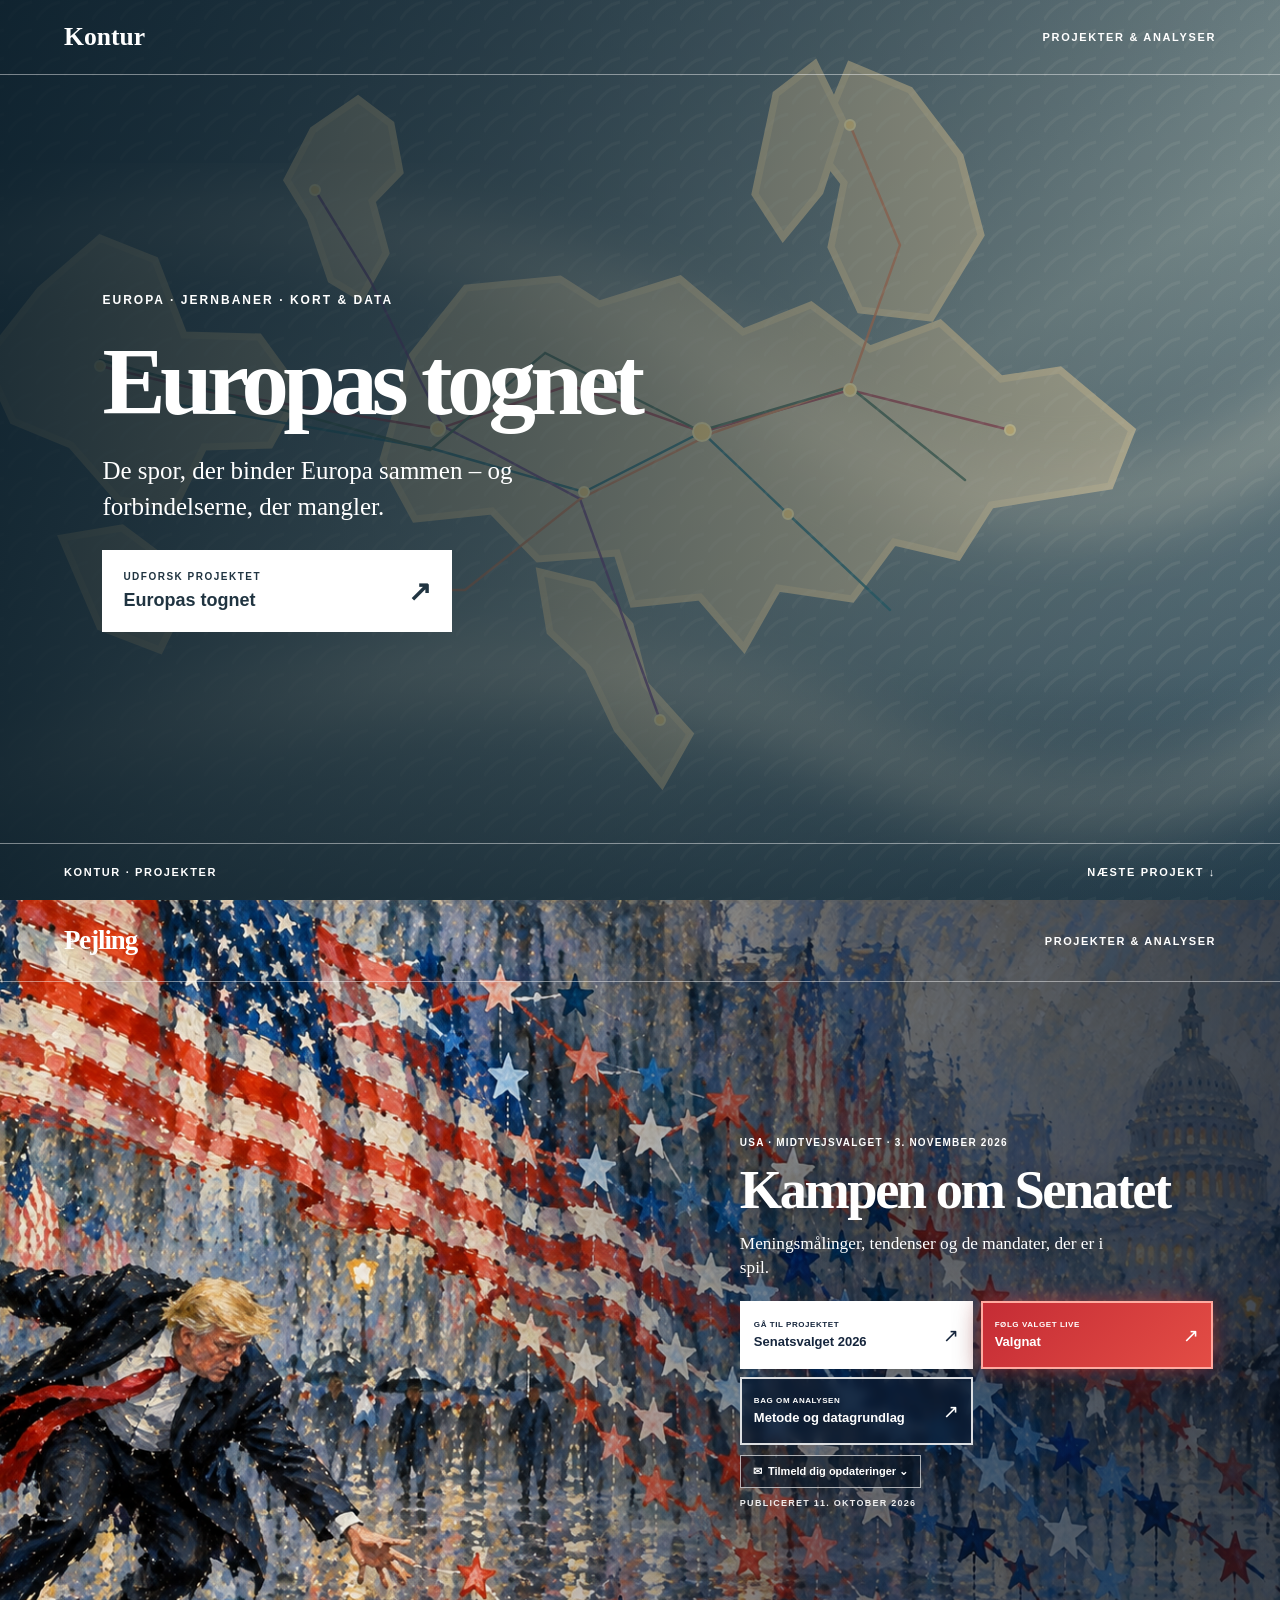
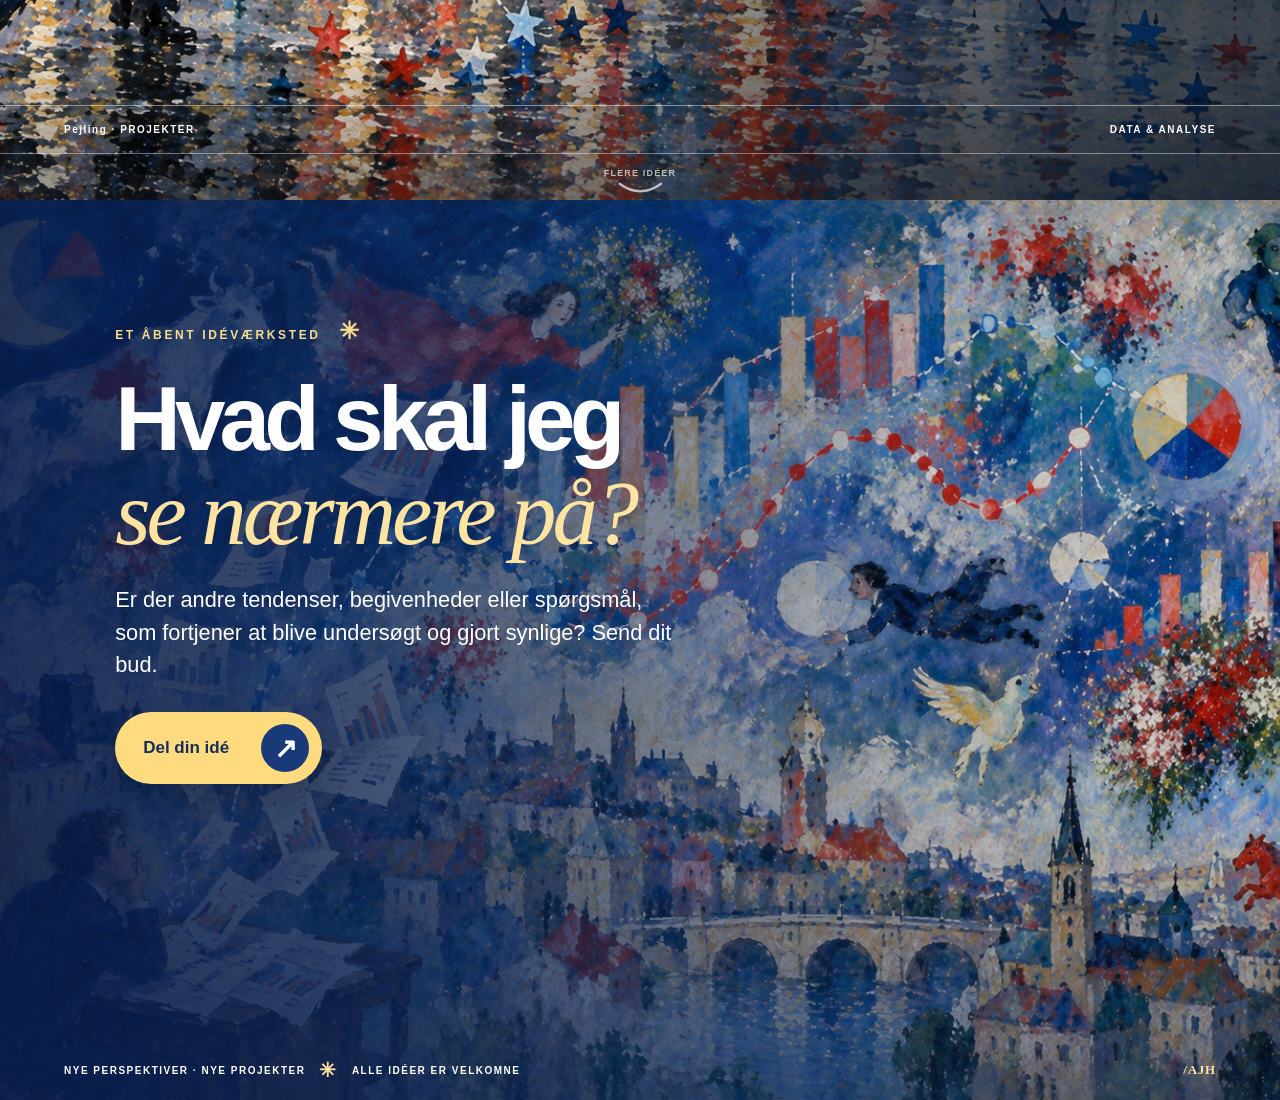
==== commit 9ec6f3c8: "Flyt Europas tognet til øverste sektion foran senatsvalget" ====
--- a/index.html
+++ b/index.html
@@ -1,11 +1,11 @@
 <!doctype html>
 <html lang="da"><head><meta charset="utf-8"><meta name="viewport" content="width=device-width, initial-scale=1"><meta name="description" content="Projekter, analyser og datavisualiseringer."><title>Kontur · Projekter</title><link rel="stylesheet" href="senatsvalg/css/forside.css"><link rel="stylesheet" href="senatsvalg/css/projektforside.css"><link rel="stylesheet" href="senatsvalg/css/creative-campaign.css"><style>.rail-project{position:relative;min-height:100svh;isolation:isolate;display:flex;flex-direction:column;overflow:hidden;color:#fff;background:#2a4954}.rail-art,.rail-shade{position:absolute;inset:0;width:100%;height:100%;z-index:-2}.rail-art{object-fit:cover}.rail-shade{z-index:-1;background:linear-gradient(90deg,rgba(8,27,39,.86),rgba(8,27,39,.58) 40%,rgba(8,27,39,.07) 100%),linear-gradient(0deg,rgba(8,27,39,.36),transparent 26%)}.rail-mast,.rail-foot{display:flex;justify-content:space-between;align-items:center;gap:16px;padding:22px clamp(22px,5vw,80px);border-bottom:1px solid #ffffff70}.rail-mast a{font-size:clamp(18px,2vw,27px);font-weight:bold;color:white;text-decoration:none}.rail-mast span,.rail-foot{font:700 11px Arial,sans-serif;letter-spacing:.15em}.rail-body{flex:1;display:flex;flex-direction:column;justify-content:center;align-items:flex-start;margin-left:clamp(22px,8vw,145px);max-width:650px;padding:60px 22px 65px 0}.rail-kicker{font:700 12px Arial,sans-serif;letter-spacing:.17em}.rail-body h2{font-size:clamp(54px,7.4vw,115px);line-height:.96;letter-spacing:-.06em;margin:18px 0 0}.rail-body>p:not(.rail-kicker){font-size:clamp(18px,2vw,25px);line-height:1.45;max-width:510px}.rail-cta{display:flex;align-items:center;justify-content:space-between;gap:35px;min-width:min(350px,100%);padding:21px;background:#fff;color:#203441;text-decoration:none;font:700 18px Arial,sans-serif;transition:transform .2s}.rail-cta:hover,.rail-cta:focus-visible{transform:translateY(-3px)}.rail-cta small{display:block;font-size:10px;letter-spacing:.15em;margin-bottom:8px}.rail-cta>span:last-child{font-size:28px}.rail-foot{border-top:1px solid #ffffff70;border-bottom:0}.rail-foot a{color:white;text-decoration:none}@media(max-width:650px){.rail-shade{background:linear-gradient(0deg,rgba(8,27,39,.9),rgba(8,27,39,.36) 85%)}.rail-body{justify-content:flex-end;padding-bottom:85px}.rail-body h2{font-size:clamp(50px,13vw,78px)}.rail-mast span{font-size:9px}}</style></head>
-<body data-brand-title-suffix="Projekter"><main class="cover"><img class="cover-image" src="senatsvalg/assets/stjerner-og-tendenser.png" alt="Maleri inspireret af det amerikanske midtvejsvalg"><div class="shade" aria-hidden="true"></div>
+<body data-brand-title-suffix="Projekter"><section id="tognet" class="rail-project" aria-labelledby="rail-title"><img class="rail-art" src="tognet/assets/europas-tognet.svg" alt="Kunstnerisk kort over Europa med jernbaneforbindelser i dæmpede farver"><div class="rail-shade"></div><header class="rail-mast"><a href="index.html">Kontur</a><span>PROJEKTER &amp; ANALYSER</span></header><div class="rail-body"><p class="rail-kicker">EUROPA · JERNBANER · KORT &amp; DATA</p><h2 id="rail-title">Europas tognet</h2><p>De spor, der binder Europa sammen – og forbindelserne, der mangler.</p><a class="rail-cta" href="tognet/index.html"><span><small>UDFORSK PROJEKTET</small><strong>Europas tognet</strong></span><span aria-hidden="true">↗</span></a></div><footer class="rail-foot"><span>KONTUR · PROJEKTER</span><a href="#senatet">NÆSTE PROJEKT ↓</a></footer></section><main id="senatet" class="cover"><img class="cover-image" src="senatsvalg/assets/stjerner-og-tendenser.png" alt="Maleri inspireret af det amerikanske midtvejsvalg"><div class="shade" aria-hidden="true"></div>
 <header class="masthead"><a class="brand rotating-brand" href="index.html" aria-label="Projekter og analyser">Kontur</a><span class="site-tag">PROJEKTER &amp; ANALYSER</span></header>
 <section class="cover-content" aria-labelledby="cover-title"><p class="eyebrow">USA · MIDTVEJSVALGET · 3. NOVEMBER 2026</p><h1 id="cover-title">Kampen om Senatet</h1><p class="deck">Meningsmålinger, tendenser og de mandater, der er i spil.</p>
 <div class="project-actions"><a class="project-button main-button" href="senatsvalg/senatsvalg.html"><span><small>GÅ TIL PROJEKTET</small><strong>Senatsvalget 2026</strong></span><span aria-hidden="true" class="arrow">↗</span></a><a class="project-button election-night-button" href="senatsvalg/valgnat.html"><span><small>FØLG VALGET LIVE</small><strong>Valgnat</strong></span><span aria-hidden="true" class="arrow">↗</span></a><a class="project-button method-button" href="senatsvalg/metode.html"><span><small>BAG OM ANALYSEN</small><strong>Metode og datagrundlag</strong></span><span aria-hidden="true" class="arrow">↗</span></a></div>
 <div class="subscribe"><button type="button" id="subscribe-toggle" aria-expanded="false" aria-controls="subscribe-panel">✉ &nbsp;Tilmeld dig opdateringer <span aria-hidden="true">⌄</span></button><div id="subscribe-panel" hidden><form id="subscribe-form"><label for="full-name">Fulde navn</label><input id="full-name" name="name" type="text" autocomplete="name" required placeholder="Dit fulde navn"><label for="email">Mail</label><input id="email" name="email" type="email" autocomplete="email" required placeholder="din@email.dk"><button type="submit" class="subscribe-submit">Åbn mail og tilmeld</button><p class="subscribe-note">Du kan altid afmelde dig på <a href="mailto:askharslof@icloud.com?subject=Afmelding%20fra%20opdateringer">mailen her</a>.</p><p id="subscribe-message" class="subscribe-message" role="status" aria-live="polite"></p></form></div></div>
-<p class="publication-date">PUBLICERET 11. OKTOBER 2026</p></section><footer class="cover-footer"><span><span id="footer-brand">Kontur</span> · PROJEKTER</span><span>DATA &amp; ANALYSE</span></footer><a class="scroll-cue" href="#tognet" aria-label="Rul ned til Europas tognet"><span>NÆSTE PROJEKT</span><svg class="scroll-cue-arrow" viewBox="0 0 52 18" aria-hidden="true" focusable="false"><path d="M4 4 Q26 20 48 4" fill="none" stroke="currentColor" stroke-width="2.5" stroke-linecap="round"/></svg></a></main>
-<section id="tognet" class="rail-project" aria-labelledby="rail-title"><img class="rail-art" src="tognet/assets/europas-tognet.svg" alt="Kunstnerisk kort over Europa med jernbaneforbindelser i dæmpede farver"><div class="rail-shade"></div><header class="rail-mast"><a href="index.html">Kontur</a><span>PROJEKTER &amp; ANALYSER</span></header><div class="rail-body"><p class="rail-kicker">EUROPA · JERNBANER · KORT &amp; DATA</p><h2 id="rail-title">Europas tognet</h2><p>De spor, der binder Europa sammen – og forbindelserne, der mangler.</p><a class="rail-cta" href="tognet/index.html"><span><small>UDFORSK PROJEKTET</small><strong>Europas tognet</strong></span><span aria-hidden="true">↗</span></a></div><footer class="rail-foot"><span>KONTUR · PROJEKTER</span><a href="#ideer">NÆSTE PROJEKT ↓</a></footer></section><section id="ideer" class="idea-section" aria-labelledby="idea-title"><img class="idea-art" src="senatsvalg/assets/droemmen-om-data-over-byen.png" alt="Farverigt drømmende maleri med en by, flyvende figurer, blomster og grafer"><div class="idea-wash" aria-hidden="true"></div><div class="idea-inner"><div class="idea-kicker">ET ÅBENT IDÉVÆRKSTED <span aria-hidden="true">✳</span></div><h2 id="idea-title">Hvad skal jeg <em>se nærmere på?</em></h2><p>Er der andre tendenser, begivenheder eller spørgsmål, som fortjener at blive undersøgt og gjort synlige? Send dit bud.</p><button type="button" id="idea-toggle" class="idea-cta" aria-expanded="false" aria-controls="idea-panel"><span>Del din idé</span><span class="idea-cta-arrow" aria-hidden="true">↗</span></button><div id="idea-panel" class="idea-panel" hidden><form id="idea-form"><label for="idea-name">Dit navn <span>(valgfrit)</span></label><input id="idea-name" name="name" autocomplete="name" placeholder="Hvad hedder du?"><label for="idea-email">Din mail <span>(valgfrit)</span></label><input id="idea-email" name="email" type="email" autocomplete="email" placeholder="din@email.dk"><label for="idea-text">Hvad skal jeg undersøge?</label><textarea id="idea-text" name="idea" rows="4" required placeholder="Fortæl om din idé…"></textarea><button type="submit" class="idea-send">Åbn mail med mit forslag <span aria-hidden="true">↗</span></button><p class="idea-hint">Din mailapp åbnes med forslaget udfyldt. Du sender selv mailen.</p><p id="idea-status" role="status" aria-live="polite"></p></form></div></div><div class="idea-foot">NYE PERSPEKTIVER · NYE PROJEKTER <span>✳</span> ALLE IDÉER ER VELKOMNE <span class="idea-signature">/AJH</span></div></section>
+<p class="publication-date">PUBLICERET 11. OKTOBER 2026</p></section><footer class="cover-footer"><span><span id="footer-brand">Kontur</span> · PROJEKTER</span><span>DATA &amp; ANALYSE</span></footer><a class="scroll-cue" href="#ideer" aria-label="Rul ned til idéværkstedet"><span>FLERE IDÉER</span><svg class="scroll-cue-arrow" viewBox="0 0 52 18" aria-hidden="true" focusable="false"><path d="M4 4 Q26 20 48 4" fill="none" stroke="currentColor" stroke-width="2.5" stroke-linecap="round"/></svg></a></main>
+<section id="ideer" class="idea-section" aria-labelledby="idea-title"><img class="idea-art" src="senatsvalg/assets/droemmen-om-data-over-byen.png" alt="Farverigt drømmende maleri med en by, flyvende figurer, blomster og grafer"><div class="idea-wash" aria-hidden="true"></div><div class="idea-inner"><div class="idea-kicker">ET ÅBENT IDÉVÆRKSTED <span aria-hidden="true">✳</span></div><h2 id="idea-title">Hvad skal jeg <em>se nærmere på?</em></h2><p>Er der andre tendenser, begivenheder eller spørgsmål, som fortjener at blive undersøgt og gjort synlige? Send dit bud.</p><button type="button" id="idea-toggle" class="idea-cta" aria-expanded="false" aria-controls="idea-panel"><span>Del din idé</span><span class="idea-cta-arrow" aria-hidden="true">↗</span></button><div id="idea-panel" class="idea-panel" hidden><form id="idea-form"><label for="idea-name">Dit navn <span>(valgfrit)</span></label><input id="idea-name" name="name" autocomplete="name" placeholder="Hvad hedder du?"><label for="idea-email">Din mail <span>(valgfrit)</span></label><input id="idea-email" name="email" type="email" autocomplete="email" placeholder="din@email.dk"><label for="idea-text">Hvad skal jeg undersøge?</label><textarea id="idea-text" name="idea" rows="4" required placeholder="Fortæl om din idé…"></textarea><button type="submit" class="idea-send">Åbn mail med mit forslag <span aria-hidden="true">↗</span></button><p class="idea-hint">Din mailapp åbnes med forslaget udfyldt. Du sender selv mailen.</p><p id="idea-status" role="status" aria-live="polite"></p></form></div></div><div class="idea-foot">NYE PERSPEKTIVER · NYE PROJEKTER <span>✳</span> ALLE IDÉER ER VELKOMNE <span class="idea-signature">/AJH</span></div></section>
 <script>const toggle=document.getElementById('subscribe-toggle');const panel=document.getElementById('subscribe-panel');toggle.addEventListener('click',()=>{const open=panel.hidden;panel.hidden=!open;toggle.setAttribute('aria-expanded',String(open));if(open)document.getElementById('full-name').focus({preventScroll:true})});document.getElementById('subscribe-form').addEventListener('submit',event=>{event.preventDefault();const name=document.getElementById('full-name').value.trim();const email=document.getElementById('email').value.trim();if(!name||!email)return;const subject=encodeURIComponent('Tilmelding: Seneste nyt');const body=encodeURIComponent('Jeg vil gerne tilmeldes opdateringer om Senatsvalget 2026.\n\nFulde navn: '+name+'\nMail: '+email+'\n\nNu mangler du bare at trykke send');document.getElementById('subscribe-message').textContent='Dit mailprogram åbnes. Send mailen for at gennemføre tilmeldingen.';window.location.href='mailto:askharslof@icloud.com?subject='+subject+'&body='+body;});</script>
 <script src="senatsvalg/js/idea-campaign.js" defer></script><script src="senatsvalg/js/rotating-brand.js" defer></script></body></html>
